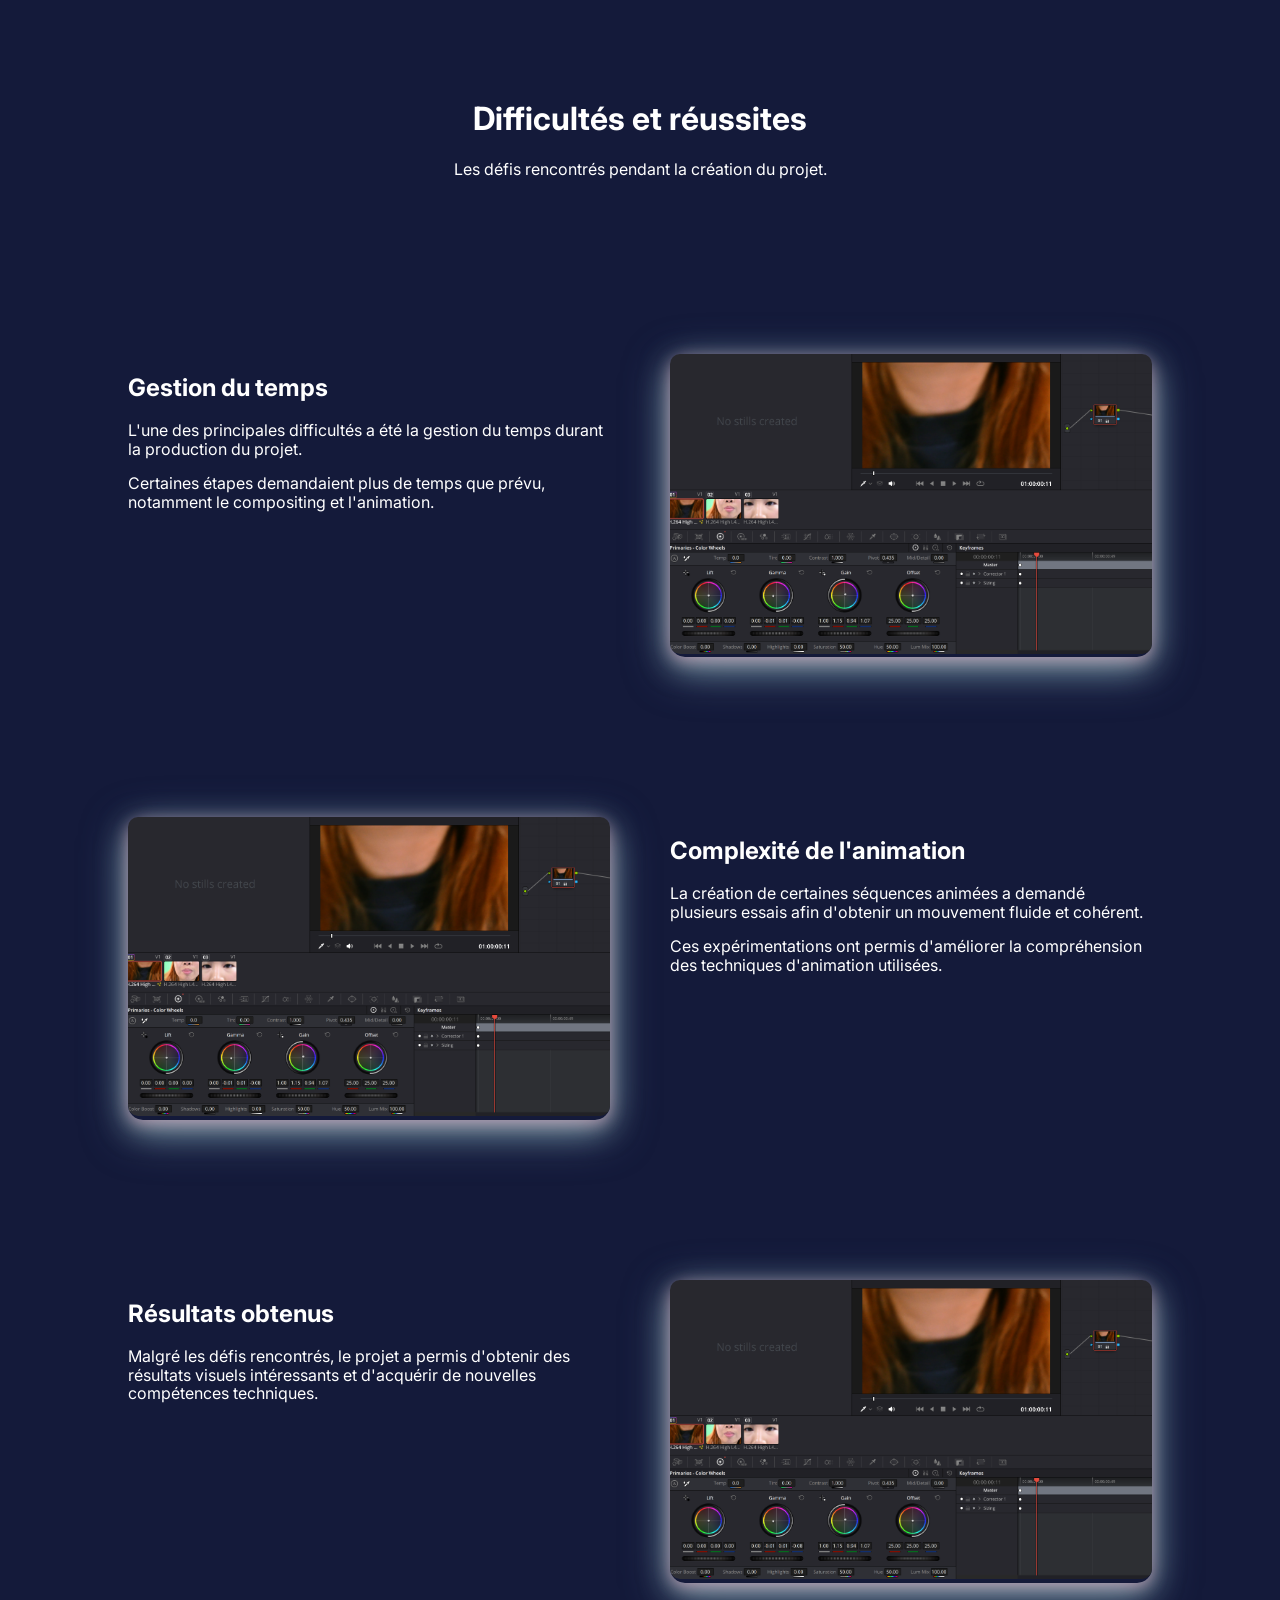
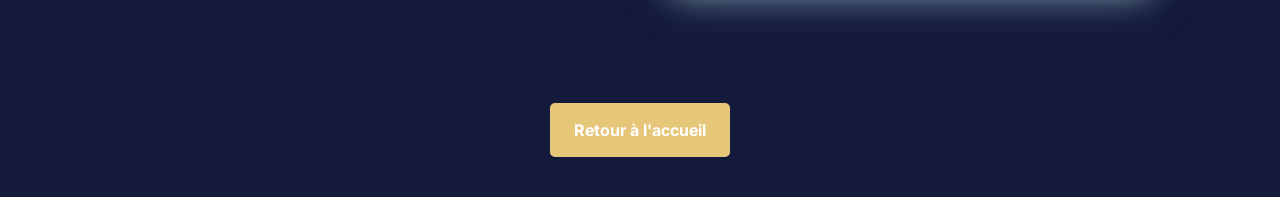
==== difficultes.html @ bce8f922 "Images Officielles + Nouvelles Pages" ====
<!DOCTYPE html>
<html lang="fr">
<head>
<meta charset="UTF-8">
<title>Difficultés et réussites</title>
<link rel="stylesheet" href="normalize.css">
    <link rel="stylesheet" href="explorations_difficultes.css">
    <link rel="preconnect" href="https://fonts.googleapis.com">
    <link rel="preconnect" href="https://fonts.gstatic.com" crossorigin>
    <link
        href="https://fonts.googleapis.com/css2?family=Inter:ital,opsz,wght@0,14..32,100..900;1,14..32,100..900&family=Playfair+Display:ital,wght@0,400..900;1,400..900&display=swap"
        rel="stylesheet">
</head>

<body>

<header class="blog-header">
<h1>Difficultés et réussites</h1>
<p>Les défis rencontrés pendant la création du projet.</p>
</header>


<section class="blog-section">

<div class="text">
<h2>Gestion du temps</h2>

<p>
L'une des principales difficultés a été la gestion du temps durant
la production du projet.
</p>

<p>
Certaines étapes demandaient plus de temps que prévu, notamment
le compositing et l'animation.
</p>

</div>

<div class="image">
<img src="./media/essai_1.png">
</div>

</section>


<section class="blog-section reverse">

<div class="text">
<h2>Complexité de l'animation</h2>

<p>
La création de certaines séquences animées a demandé plusieurs essais
afin d'obtenir un mouvement fluide et cohérent.
</p>

<p>
Ces expérimentations ont permis d'améliorer la compréhension
des techniques d'animation utilisées.
</p>

</div>

<div class="image">
<img src="./media/essai_1.png">
</div>

</section>


<section class="blog-section">

<div class="text">
<h2>Résultats obtenus</h2>

<p>
Malgré les défis rencontrés, le projet a permis d'obtenir des résultats
visuels intéressants et d'acquérir de nouvelles compétences techniques.
</p>

</div>

<div class="image">
<img src="./media/essai_1.png">
</div>

</section>


<footer>
<button><a href="index.html" class="button_retour">Retour à l'accueil</a></button>
</footer>

</body>
</html>
---- explorations_difficultes.css ----
body {
    font-family: inter;
    background: #141A3A;
    color: white;
    margin: 0;
}

h1,
h2,
h3,
h4,
p {
    font-family: 'Inter', sans-serif;
}

/* ================= */
/* MOBILE (base) */
/* ================= */

.blog-header {
    text-align: center;
    padding: 40px 20px;
}

.blog-section {
    display: flex;
    flex-direction: column;
    gap: 30px;
    padding: 40px 5%;
    text-align: center;
}

.text {
    width: 100%;
}

.image {
    width: 100%;
    border-radius: 15px;

    box-shadow:
        0 4px 15px rgba(246, 167, 198, 0.5),
        0 8px 30px rgba(168, 230, 207, 0.5),
        0 12px 45px rgba(167, 199, 231, 0.5);
}

.image img {
    width: 100%;
    border-radius: 10px;
}

/* FOOTER */

footer {
    text-align: center;
    padding: 40px;
}

footer button {
    background-color: #E6C77A;
    font-family: 'Inter', sans-serif;
    color: white;
    padding: 10px 20px;
    border: none;
    border-radius: 5px;
    cursor: pointer;
    width: 180px;
    height: 54px;
}

footer button:hover {
    transform: translateY(-3px);
    box-shadow: 0 8px 20px rgba(246, 167, 198, 0.5);
    background: linear-gradient(90deg, #f2a7c6, #a8e6cf, #a7c7e7);
}

.button_retour {
    color: white;
    font-weight: bold;
    text-decoration: none;
}


/* ================= */
/* TABLETTE */
/* ================= */

@media (min-width: 768px) {

    .blog-section {
        flex-direction: row;
        text-align: left;
        gap: 40px;
        padding: 60px 8%;
    }

    .blog-section.reverse {
        flex-direction: row-reverse;
    }

}


/* ================= */
/* GRAND ÉCRAN */
/* ================= */

@media (min-width: 1200px) {

    .blog-section {
        gap: 60px;
        padding: 80px 10%;
    }

    .blog-header {
        padding: 80px 20px;
    }

}
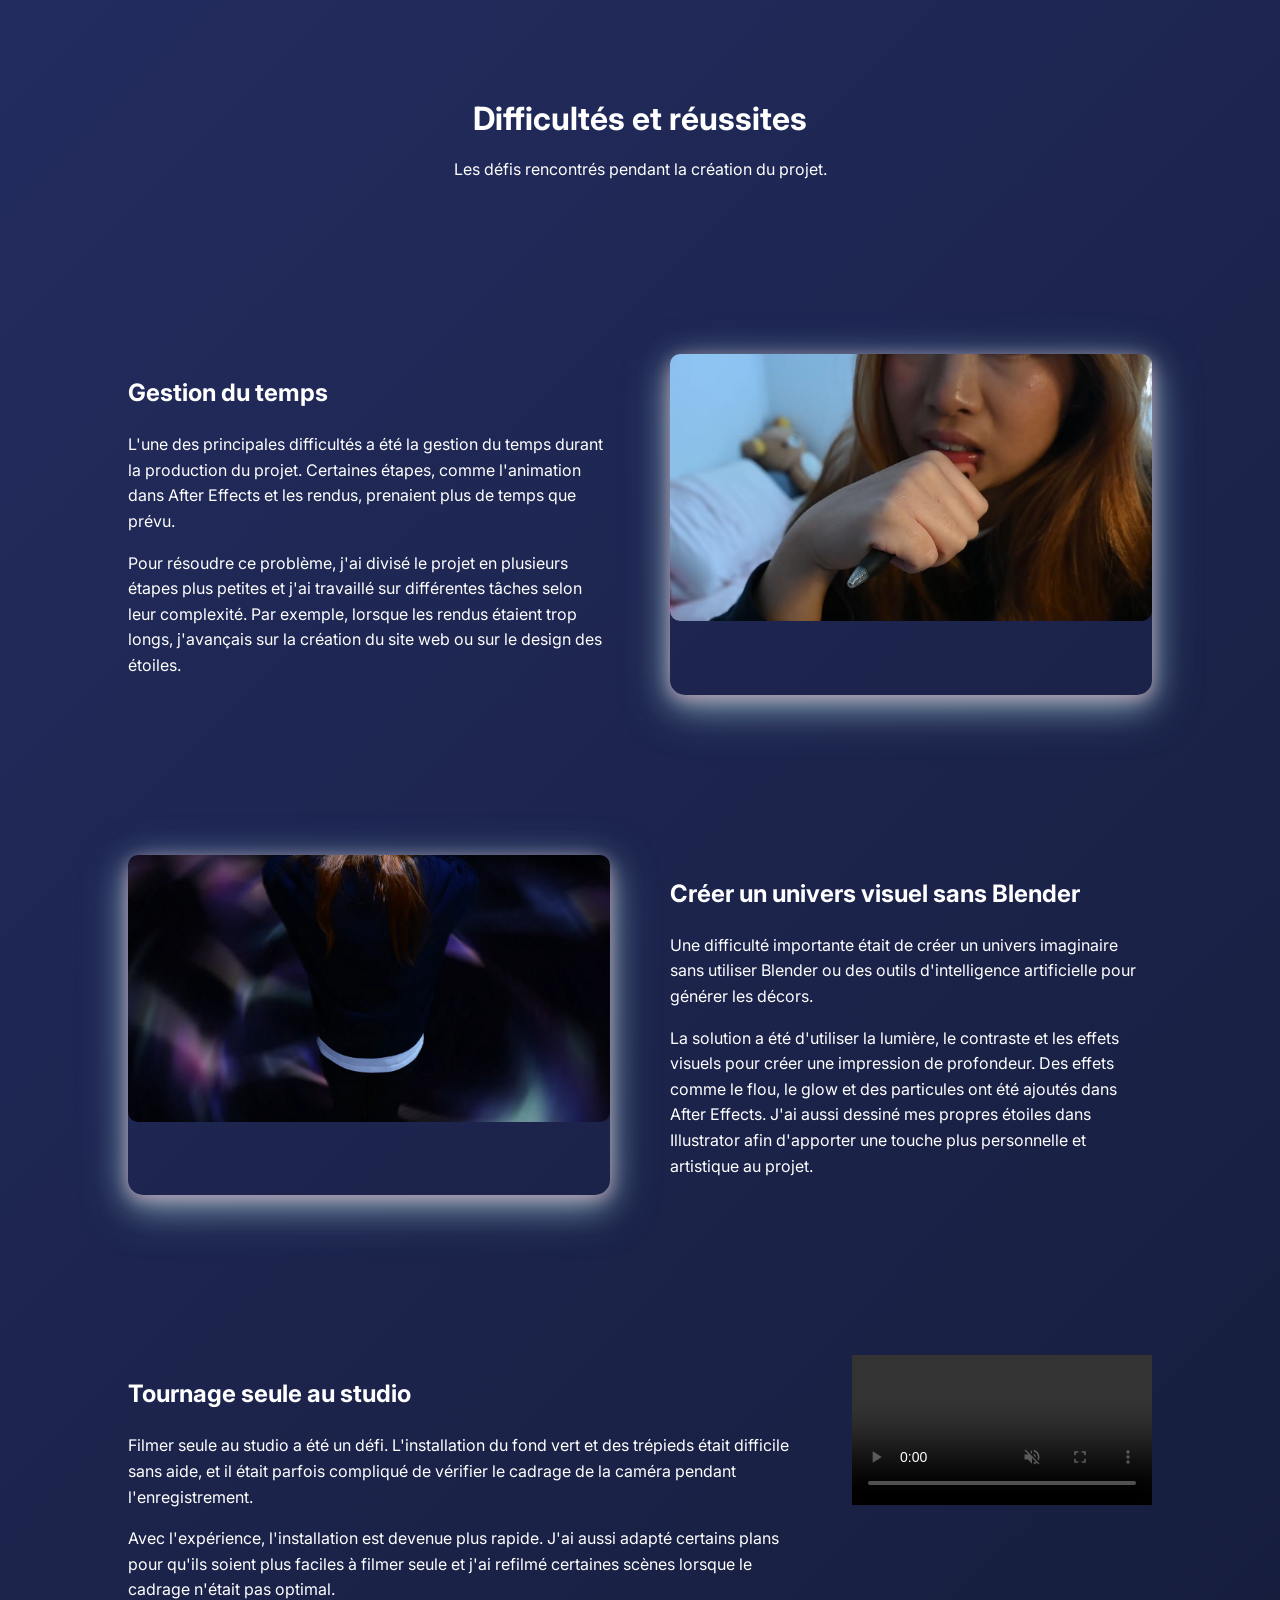
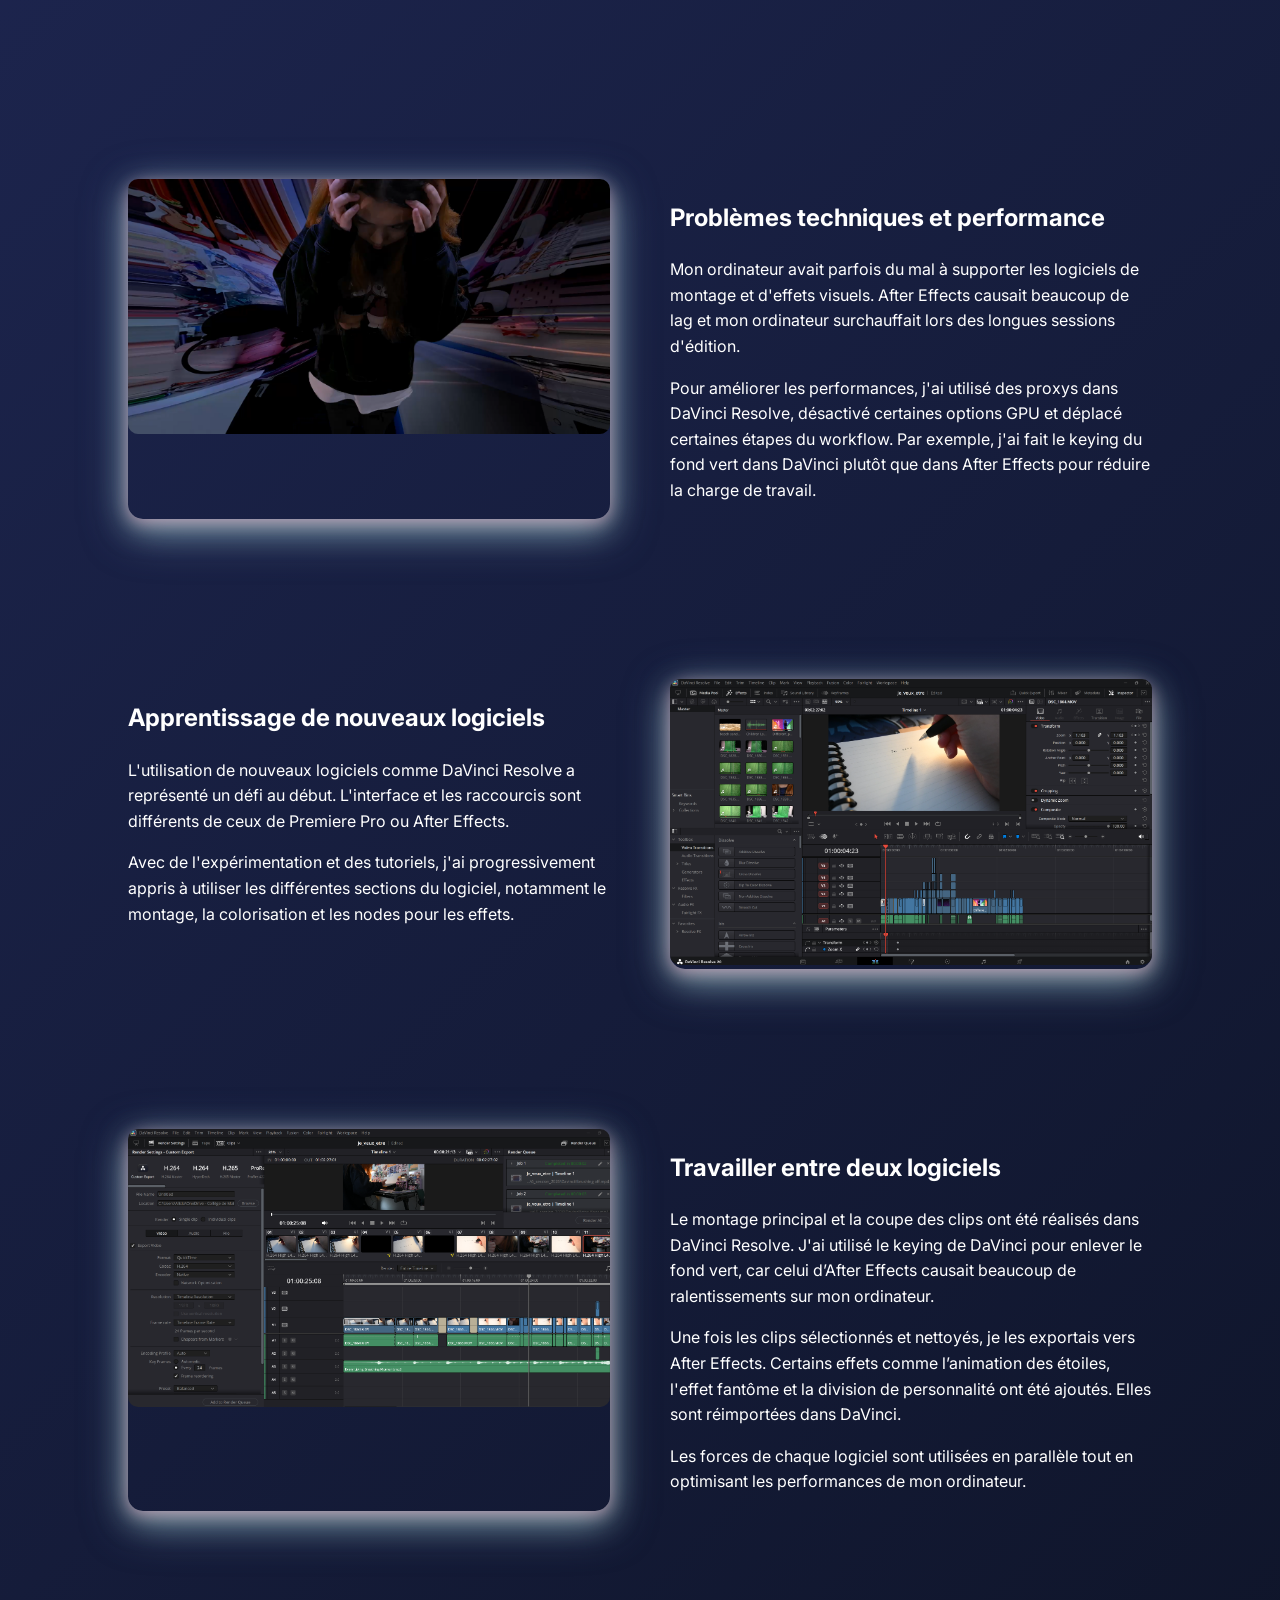
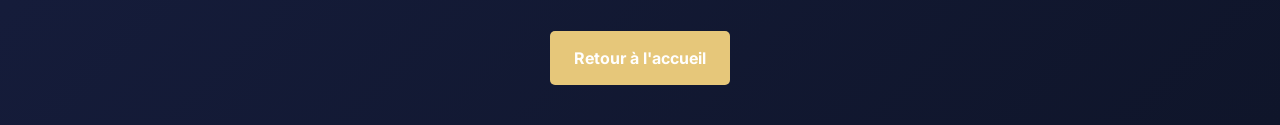
==== commit 767b08c1: "Info ajoute explo + diff" ====
--- a/difficultes.html
+++ b/difficultes.html
@@ -1,9 +1,10 @@
 <!DOCTYPE html>
 <html lang="fr">
+
 <head>
-<meta charset="UTF-8">
-<title>Difficultés et réussites</title>
-<link rel="stylesheet" href="normalize.css">
+    <meta charset="UTF-8">
+    <title>Difficultés et réussites</title>
+    <link rel="stylesheet" href="normalize.css">
     <link rel="stylesheet" href="explorations_difficultes.css">
     <link rel="preconnect" href="https://fonts.googleapis.com">
     <link rel="preconnect" href="https://fonts.gstatic.com" crossorigin>
@@ -14,82 +15,181 @@
 
 <body>
 
-<header class="blog-header">
-<h1>Difficultés et réussites</h1>
-<p>Les défis rencontrés pendant la création du projet.</p>
-</header>
+    <header class="blog-header">
+        <h1>Difficultés et réussites</h1>
+        <p>Les défis rencontrés pendant la création du projet.</p>
+    </header>
 
 
-<section class="blog-section">
+    <section class="blog-section">
 
-<div class="text">
-<h2>Gestion du temps</h2>
+        <div class="text">
+            <h2>Gestion du temps</h2>
 
-<p>
-L'une des principales difficultés a été la gestion du temps durant
-la production du projet.
-</p>
+            <p>
+                L'une des principales difficultés a été la gestion du temps durant la production du projet.
+                Certaines étapes, comme l'animation dans After Effects et les rendus, prenaient plus de temps que prévu.
+            </p>
 
-<p>
-Certaines étapes demandaient plus de temps que prévu, notamment
-le compositing et l'animation.
-</p>
+            <p>
+                Pour résoudre ce problème, j'ai divisé le projet en plusieurs étapes plus petites et j'ai
+                travaillé sur différentes tâches selon leur complexité. Par exemple, lorsque les rendus
+                étaient trop longs, j'avançais sur la création du site web ou sur le design des étoiles.
+            </p>
 
-</div>
+        </div>
 
-<div class="image">
-<img src="./media/essai_1.png">
-</div>
+        <div class="image">
+            <img src="./media/thinking.png">
+        </div>
 
-</section>
+    </section>
 
 
-<section class="blog-section reverse">
+    <section class="blog-section reverse">
 
-<div class="text">
-<h2>Complexité de l'animation</h2>
+        <div class="text">
+            <h2>Créer un univers visuel sans Blender</h2>
 
-<p>
-La création de certaines séquences animées a demandé plusieurs essais
-afin d'obtenir un mouvement fluide et cohérent.
-</p>
+            <p>
+                Une difficulté importante était de créer un univers imaginaire sans utiliser
+                Blender ou des outils d'intelligence artificielle pour générer les décors.
+            </p>
 
-<p>
-Ces expérimentations ont permis d'améliorer la compréhension
-des techniques d'animation utilisées.
-</p>
+            <p>
+                La solution a été d'utiliser la lumière, le contraste et les effets visuels
+                pour créer une impression de profondeur. Des effets comme le flou, le glow
+                et des particules ont été ajoutés dans After Effects. J'ai aussi dessiné
+                mes propres étoiles dans Illustrator afin d'apporter une touche plus personnelle
+                et artistique au projet.
+            </p>
 
-</div>
+        </div>
 
-<div class="image">
-<img src="./media/essai_1.png">
-</div>
+        <div class="image">
+            <img src="./media/chaos.png">
+        </div>
 
-</section>
+    </section>
 
 
-<section class="blog-section">
+    <section class="blog-section">
 
-<div class="text">
-<h2>Résultats obtenus</h2>
+        <div class="text">
+            <h2>Tournage seule au studio</h2>
 
-<p>
-Malgré les défis rencontrés, le projet a permis d'obtenir des résultats
-visuels intéressants et d'acquérir de nouvelles compétences techniques.
-</p>
+            <p>
+                Filmer seule au studio a été un défi. L'installation du fond vert et des trépieds
+                était difficile sans aide, et il était parfois compliqué de vérifier le cadrage
+                de la caméra pendant l'enregistrement.
+            </p>
 
-</div>
+            <p>
+                Avec l'expérience, l'installation est devenue plus rapide. J'ai aussi adapté
+                certains plans pour qu'ils soient plus faciles à filmer seule et j'ai refilmé
+                certaines scènes lorsque le cadrage n'était pas optimal.
+            </p>
 
-<div class="image">
-<img src="./media/essai_1.png">
-</div>
+        </div>
 
-</section>
+        <div class="video">
+            <video controls autoplay muted loop>
+                <source src="./media/studio.mov" type="video/mp4">
+            </video>
+        </div>
+
+    </section>
 
 
-<footer>
-<button><a href="index.html" class="button_retour">Retour à l'accueil</a></button>
-</footer>
+    <section class="blog-section reverse">
+
+        <div class="text">
+            <h2>Problèmes techniques et performance</h2>
+
+            <p>
+                Mon ordinateur avait parfois du mal à supporter les logiciels de montage et
+                d'effets visuels. After Effects causait beaucoup de lag et mon ordinateur
+                surchauffait lors des longues sessions d'édition.
+            </p>
+
+            <p>
+                Pour améliorer les performances, j'ai utilisé des proxys dans DaVinci Resolve,
+                désactivé certaines options GPU et déplacé certaines étapes du workflow.
+                Par exemple, j'ai fait le keying du fond vert dans DaVinci plutôt que dans
+                After Effects pour réduire la charge de travail.
+            </p>
+
+        </div>
+
+        <div class="image">
+            <img src="./media/chaos_2.png">
+        </div>
+
+    </section>
+
+
+    <section class="blog-section">
+
+        <div class="text">
+            <h2>Apprentissage de nouveaux logiciels</h2>
+
+            <p>
+                L'utilisation de nouveaux logiciels comme DaVinci Resolve a représenté
+                un défi au début. L'interface et les raccourcis sont différents de ceux
+                de Premiere Pro ou After Effects.
+            </p>
+
+            <p>
+                Avec de l'expérimentation et des tutoriels, j'ai progressivement appris
+                à utiliser les différentes sections du logiciel, notamment le montage,
+                la colorisation et les nodes pour les effets.
+            </p>
+
+        </div>
+
+        <div class="image">
+            <img src="./media/davincii.png">
+        </div>
+
+    </section>
+
+    <section class="blog-section reverse">
+
+        <div class="text">
+            <h2>Travailler entre deux logiciels</h2>
+
+            <p>
+                Le montage principal et la coupe des clips ont été réalisés dans DaVinci
+                Resolve. J'ai utilisé le keying de DaVinci pour enlever le fond vert,
+                car celui d’After Effects 
+                causait beaucoup de ralentissements sur mon ordinateur.
+            </p>
+
+            <p>
+                Une fois les clips sélectionnés et nettoyés,
+                je les exportais vers After Effects. Certains effets comme l’animation des étoiles,
+                l'effet fantôme et la division de personnalité ont été ajoutés.
+                Elles sont réimportées dans DaVinci.
+            </p>
+
+            <p>
+                Les forces de chaque logiciel sont utilisées en parallèle tout en optimisant les
+                performances de mon ordinateur.
+            </p>
+
+        </div>
+
+        <div class="image">
+            <img src="./media/export.png">
+        </div>
+
+    </section>
+
+
+    <footer>
+        <button><a href="index.html" class="button_retour">Retour à l'accueil</a></button>
+    </footer>
 
 </body>
+
 </html>
--- a/explorations_difficultes.css
+++ b/explorations_difficultes.css
@@ -1,6 +1,7 @@
 body {
     font-family: inter;
-    background: #141A3A;
+    /* background est un gradient du bleu clair au bleu foncé */
+    background: linear-gradient(135deg, #232c5f, #0F152A);
     color: white;
     margin: 0;
 }
@@ -32,6 +33,8 @@
 
 .text {
     width: 100%;
+    /* interligne */
+    line-height: 1.6;
 }
 
 .image {
@@ -47,6 +50,14 @@
 .image img {
     width: 100%;
     border-radius: 10px;
+
+    /* animation hover */
+    transition: transform 0.3s ease, box-shadow 0.3s ease;
+}
+
+.image img:hover {
+    transform: scale(1.05);
+    box-shadow: 0 8px 20px rgba(246, 167, 198, 0.5);
 }
 
 /* FOOTER */
@@ -115,5 +126,4 @@
     .blog-header {
         padding: 80px 20px;
     }
-
 }
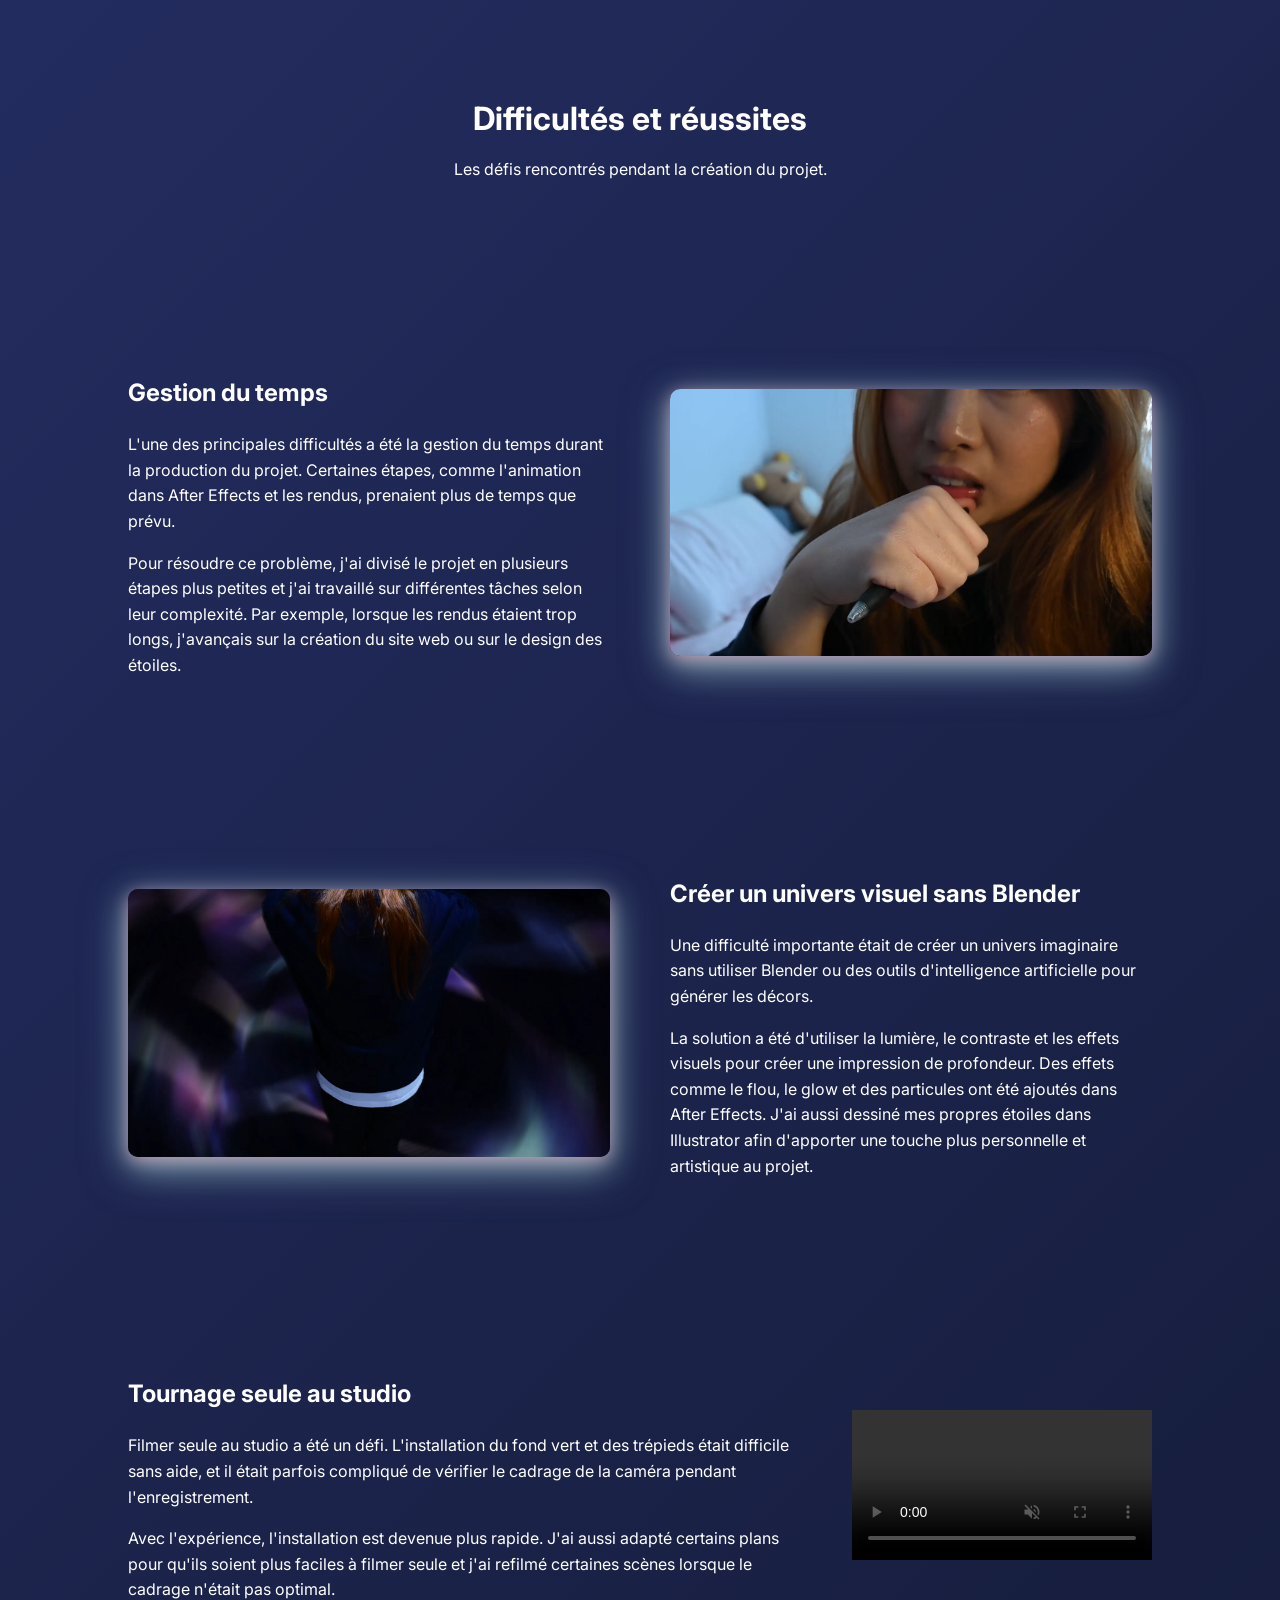
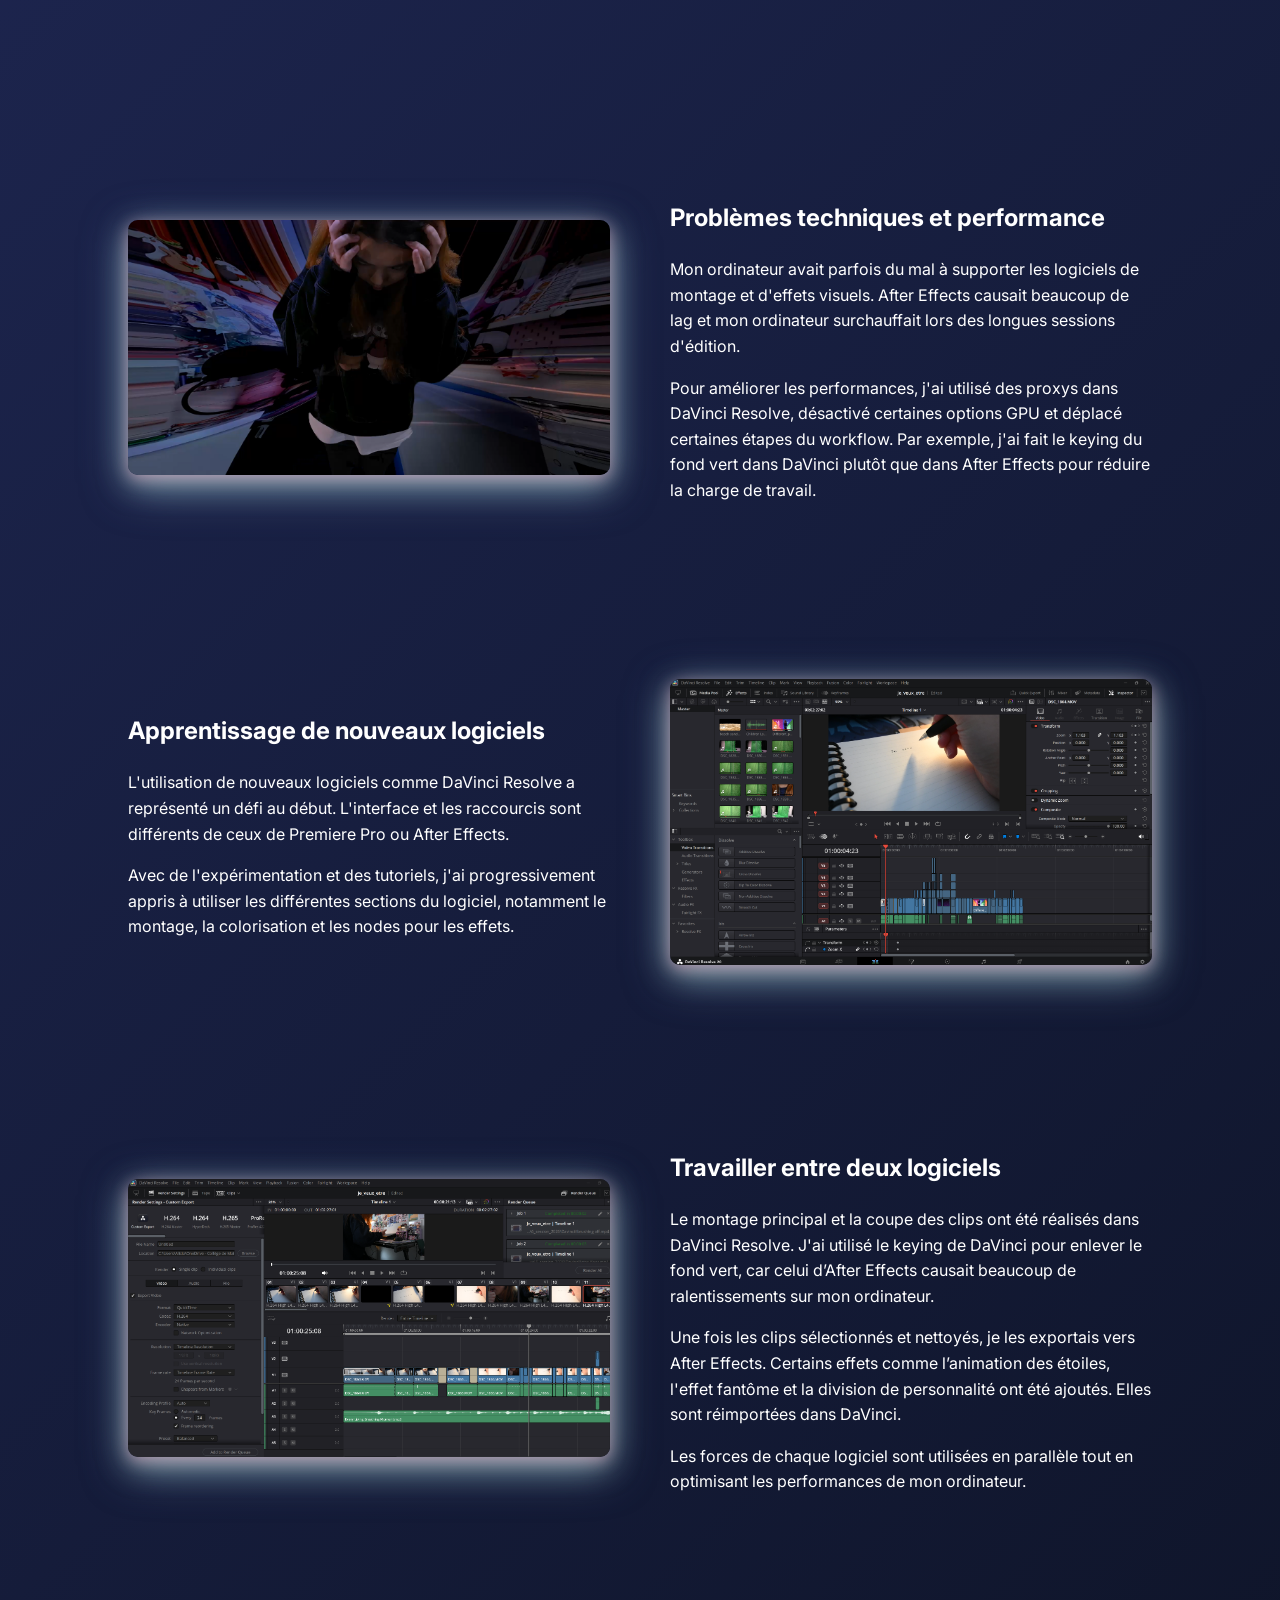
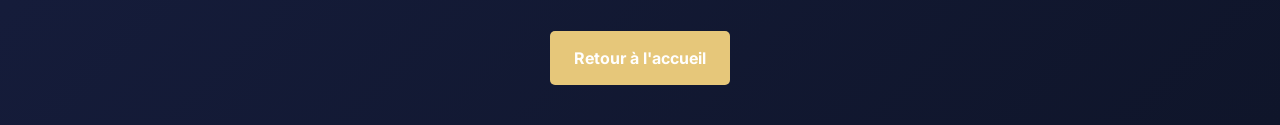
==== commit 36dae2bf: "Affichage Image Modal pour plus grand" ====
--- a/difficultes.html
+++ b/difficultes.html
@@ -190,6 +190,16 @@
         <button><a href="index.html" class="button_retour">Retour à l'accueil</a></button>
     </footer>
 
+    <!-- Modal -->
+    <div id="modal" class="modal">
+        <span class="close">&times;</span>
+        <img class="modal-content" id="modal-img">
+        <div id="modal-caption"></div>
+    </div>
+
+    <!-- ajout du script -->
+    <script src="modal.js"></script>
+
 </body>
 
 </html>
--- a/explorations_difficultes.css
+++ b/explorations_difficultes.css
@@ -25,21 +25,38 @@
 
 .blog-section {
     display: flex;
+    align-items: center;
     flex-direction: column;
     gap: 30px;
     padding: 40px 5%;
     text-align: center;
 }
 
-.text {
-    width: 100%;
-    /* interligne */
-    line-height: 1.6;
-}
-
-.image {
-    width: 100%;
-    border-radius: 15px;
+.mini-gallery{
+    display: grid;
+    grid-template-columns: repeat(auto-fit, minmax(140px, 1fr));
+    gap: 15px;
+    margin-top: 20px;
+    width: 100%;
+}
+
+.img_gallery,
+.video_gallery{
+    display: flex;
+    flex-direction: column;
+    align-items: center;
+    font-family: Inter, sans-serif;
+}
+
+/* même taille pour images et vidéos */
+.img_gallery img,
+.img_gallery video,
+.video_gallery video{
+    width: 100%;
+    height: 140px;      /* hauteur identique */
+    object-fit: cover;  /* remplit la case sans déformer */
+
+    border-radius: 10px;
 
     box-shadow:
         0 4px 15px rgba(246, 167, 198, 0.5),
@@ -47,9 +64,41 @@
         0 12px 45px rgba(167, 199, 231, 0.5);
 }
 
+.img_gallery figcaption,
+.video_gallery figcaption{
+    margin-top: 6px;
+    font-size: 13px;
+    text-align: center;
+}
+
+    img{
+        width: 100%;
+        height: auto;
+        border-radius: 10px;
+        box-shadow:
+            0 4px 15px rgba(246, 167, 198, 0.5),
+            0 8px 30px rgba(168, 230, 207, 0.5),
+            0 12px 45px rgba(167, 199, 231, 0.5);
+    }
+
+.text {
+    width: 100%;
+    /* interligne */
+    line-height: 1.6;
+}
+
+.image {
+    width: 100%;
+    border-radius: 15px;
+}
+
 .image img {
     width: 100%;
     border-radius: 10px;
+    box-shadow:
+        0 4px 15px rgba(246, 167, 198, 0.5),
+        0 8px 30px rgba(168, 230, 207, 0.5),
+        0 12px 45px rgba(167, 199, 231, 0.5);
 
     /* animation hover */
     transition: transform 0.3s ease, box-shadow 0.3s ease;
@@ -91,6 +140,43 @@
     text-decoration: none;
 }
 
+.modal {
+    display: none;
+    position: fixed;
+    z-index: 999;
+    left: 0;
+    top: 0;
+    width: 100%;
+    height: 100%;
+    background: rgba(0,0,0,0.8);
+    justify-content: center;
+    align-items: center;
+    flex-direction: column;
+}
+
+.modal.active {
+    display: flex;
+}
+
+.modal img {
+    max-width: 80%;
+    max-height: 80%;
+}
+
+#modal-caption {
+    color: white;
+    margin-top: 10px;
+}
+
+.close {
+    position: absolute;
+    top: 30px;
+    right: 40px;
+    font-size: 40px;
+    color: white;
+    cursor: pointer;
+}
+
 
 /* ================= */
 /* TABLETTE */
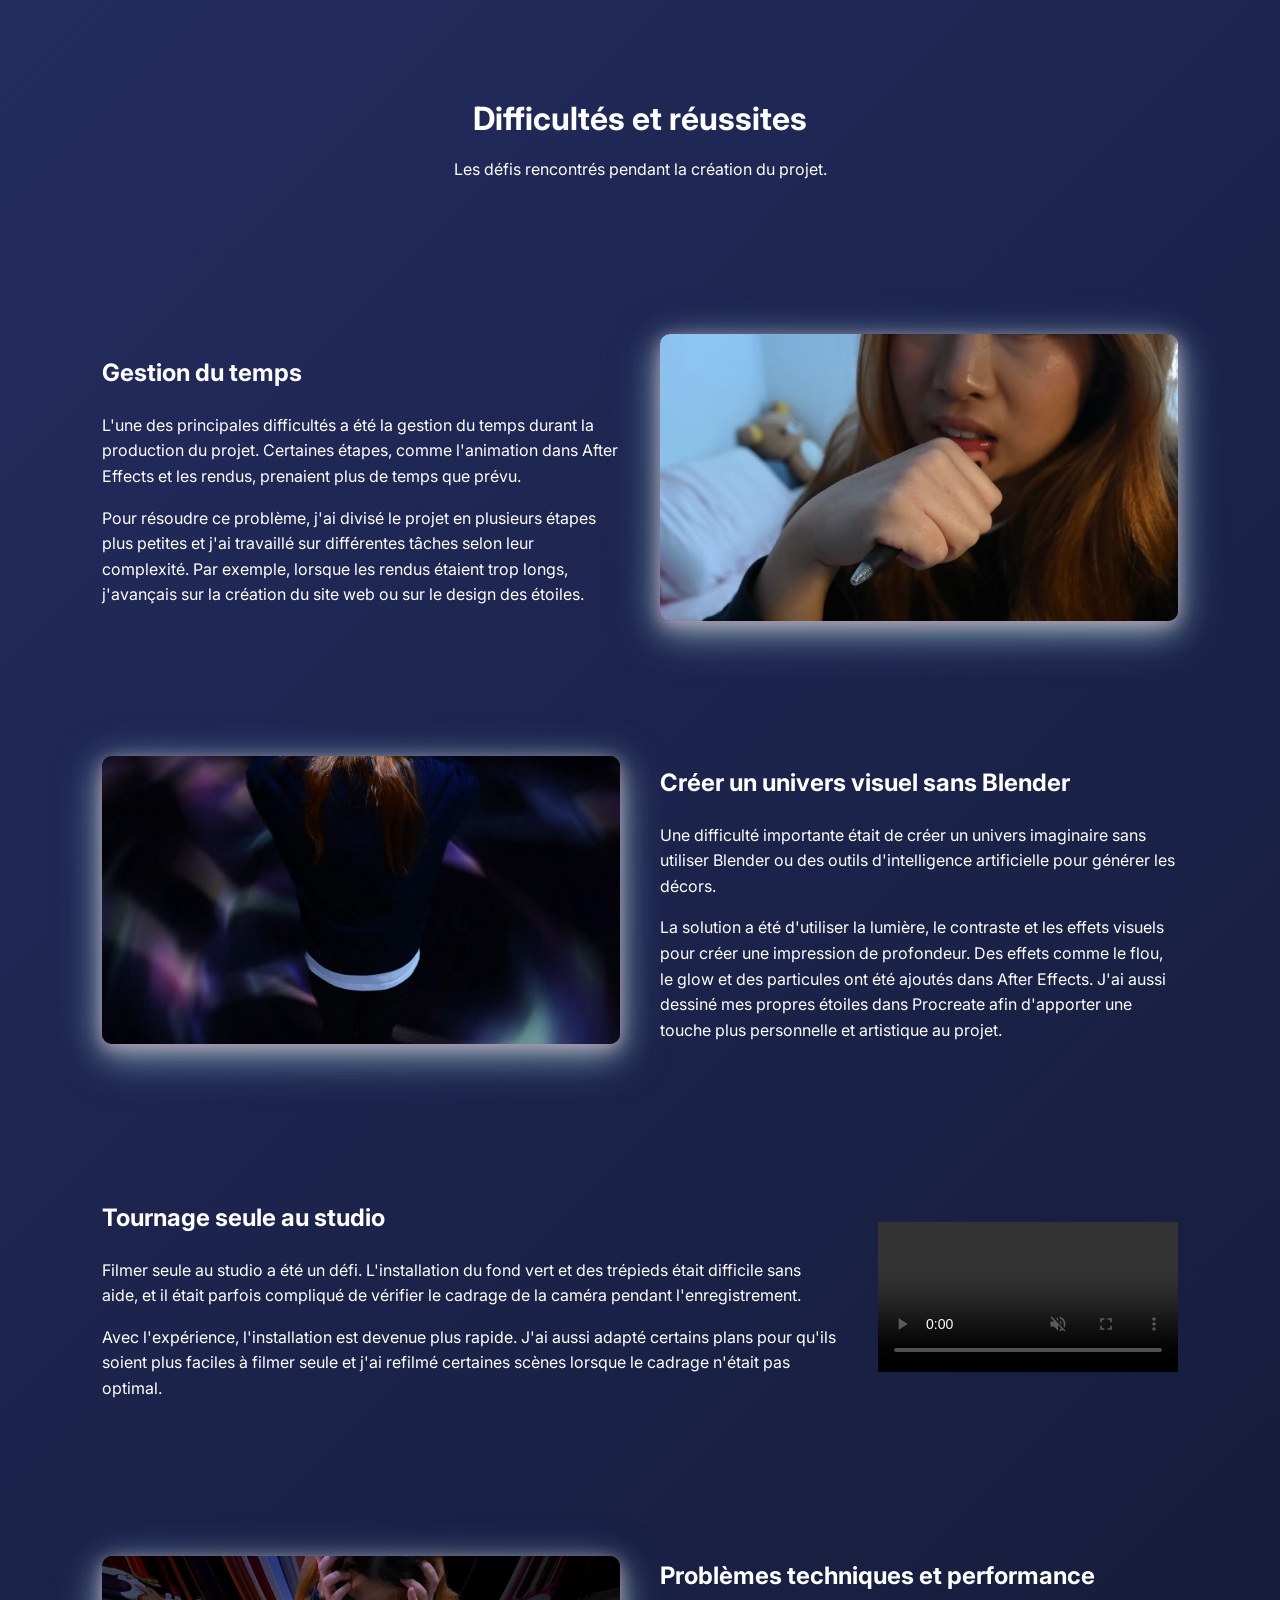
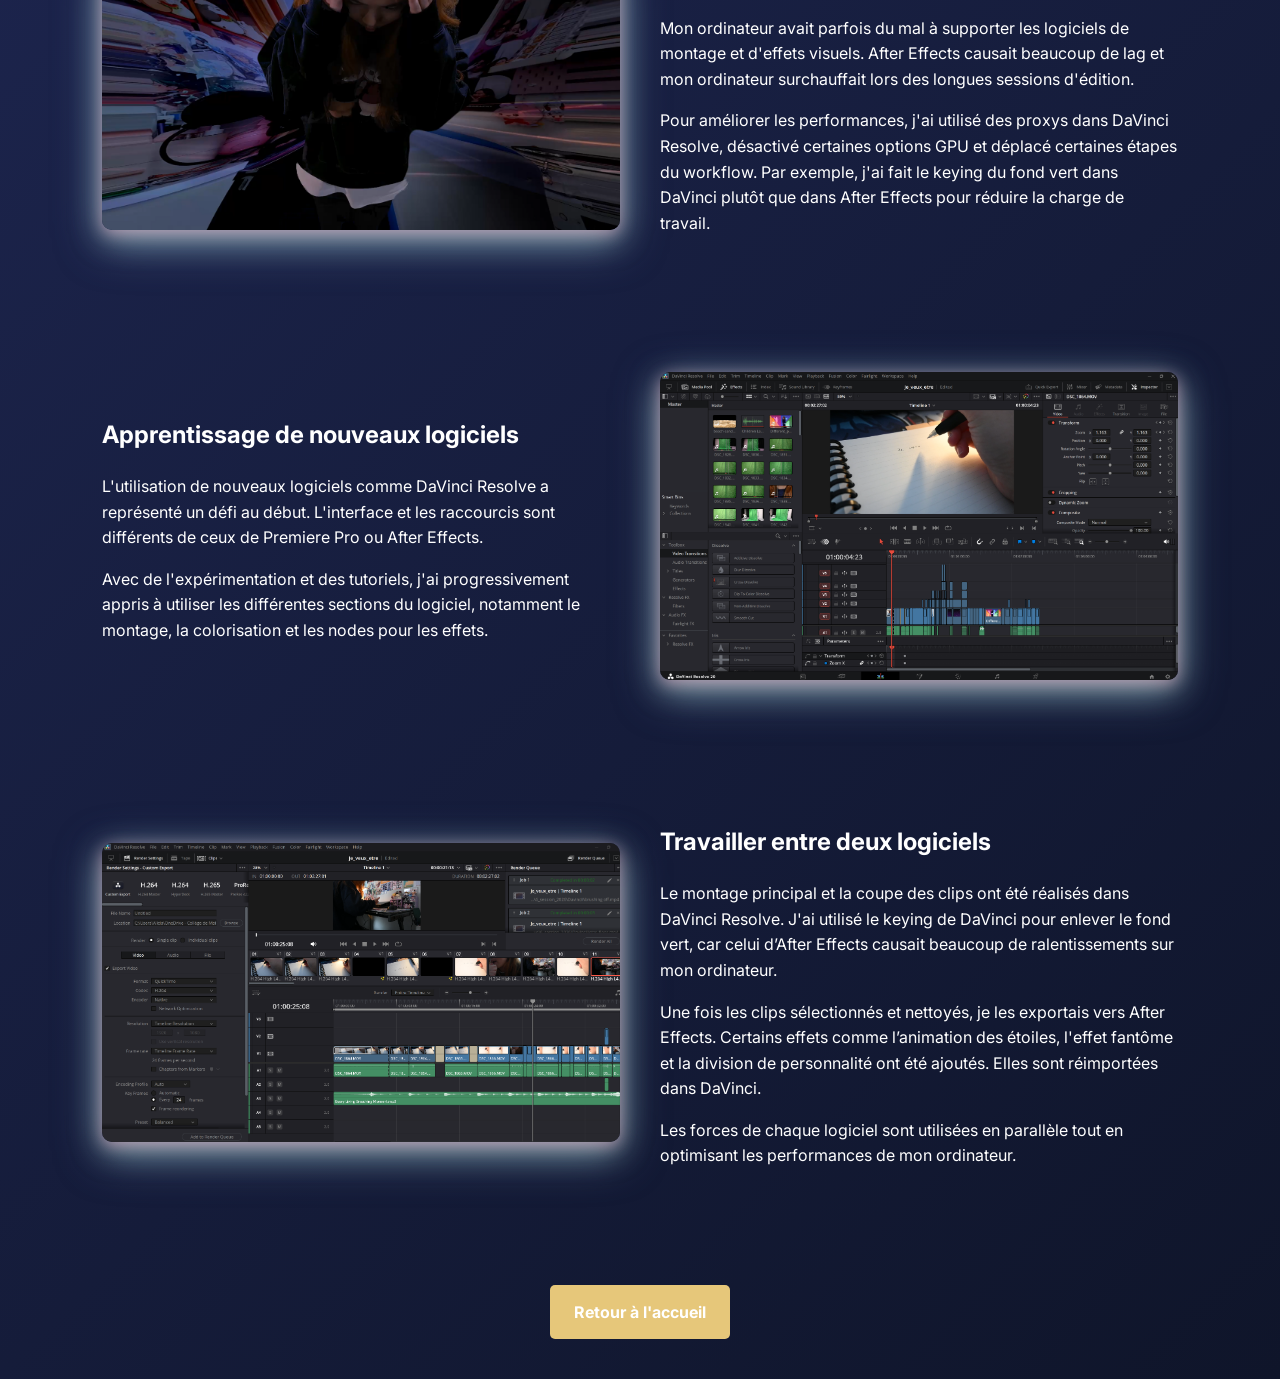
==== commit c06a39bf: "Oubli de mot" ====
--- a/difficultes.html
+++ b/difficultes.html
@@ -60,7 +60,7 @@
                 La solution a été d'utiliser la lumière, le contraste et les effets visuels
                 pour créer une impression de profondeur. Des effets comme le flou, le glow
                 et des particules ont été ajoutés dans After Effects. J'ai aussi dessiné
-                mes propres étoiles dans Illustrator afin d'apporter une touche plus personnelle
+                mes propres étoiles dans Procreate afin d'apporter une touche plus personnelle
                 et artistique au projet.
             </p>
 
--- a/explorations_difficultes.css
+++ b/explorations_difficultes.css
@@ -32,7 +32,7 @@
     text-align: center;
 }
 
-.mini-gallery{
+.mini-gallery {
     display: grid;
     grid-template-columns: repeat(auto-fit, minmax(140px, 1fr));
     gap: 15px;
@@ -41,7 +41,7 @@
 }
 
 .img_gallery,
-.video_gallery{
+.video_gallery {
     display: flex;
     flex-direction: column;
     align-items: center;
@@ -51,10 +51,12 @@
 /* même taille pour images et vidéos */
 .img_gallery img,
 .img_gallery video,
-.video_gallery video{
-    width: 100%;
-    height: 140px;      /* hauteur identique */
-    object-fit: cover;  /* remplit la case sans déformer */
+.video_gallery video {
+    width: 100%;
+    height: 140px;
+    /* hauteur identique */
+    object-fit: cover;
+    /* remplit la case sans déformer */
 
     border-radius: 10px;
 
@@ -65,21 +67,21 @@
 }
 
 .img_gallery figcaption,
-.video_gallery figcaption{
+.video_gallery figcaption {
     margin-top: 6px;
     font-size: 13px;
     text-align: center;
 }
 
-    img{
-        width: 100%;
-        height: auto;
-        border-radius: 10px;
-        box-shadow:
-            0 4px 15px rgba(246, 167, 198, 0.5),
-            0 8px 30px rgba(168, 230, 207, 0.5),
-            0 12px 45px rgba(167, 199, 231, 0.5);
-    }
+img {
+    width: 100%;
+    height: auto;
+    border-radius: 10px;
+    box-shadow:
+        0 4px 15px rgba(246, 167, 198, 0.5),
+        0 8px 30px rgba(168, 230, 207, 0.5),
+        0 12px 45px rgba(167, 199, 231, 0.5);
+}
 
 .text {
     width: 100%;
@@ -148,7 +150,7 @@
     top: 0;
     width: 100%;
     height: 100%;
-    background: rgba(0,0,0,0.8);
+    background: rgba(0, 0, 0, 0.8);
     justify-content: center;
     align-items: center;
     flex-direction: column;
@@ -159,8 +161,7 @@
 }
 
 .modal img {
-    max-width: 80%;
-    max-height: 80%;
+    max-width: 60%;
 }
 
 #modal-caption {
@@ -177,12 +178,31 @@
     cursor: pointer;
 }
 
-
-/* ================= */
-/* TABLETTE */
-/* ================= */
-
-@media (min-width: 768px) {
+/* Version MOBILE */
+@media (max-width: 767px) {
+    .blog-section {
+        flex-direction: column-reverse;
+        text-align: center;
+        gap: 30px;
+        padding: 40px 5%;
+
+        .text {
+            width: 100%;
+            line-height: 1.6;
+        }
+    }
+
+    .blog-section.reverse {
+        flex-direction: column;
+    }
+}
+
+
+/* ================= */
+/* GRAND ÉCRAN */
+/* ================= */
+
+@media (min-width: 1024px) {
 
     .blog-section {
         flex-direction: row;
@@ -195,21 +215,23 @@
         flex-direction: row-reverse;
     }
 
-}
-
-
-/* ================= */
-/* GRAND ÉCRAN */
-/* ================= */
-
-@media (min-width: 1200px) {
-
-    .blog-section {
-        gap: 60px;
-        padding: 80px 10%;
-    }
-
     .blog-header {
         padding: 80px 20px;
     }
+
+    .text {
+        /* font-size pour les grands écrans */
+        font-size: 16px;
+    }
+}
+
+/* Pour les super grand-écrans */
+@media (min-width: 1600px){
+    h2, p {
+        font-size: 1.5rem;
+    }
+
+    .img_gallery figcaption, .video_gallery figcaption{
+        font-size: 1rem
+    }
 }
